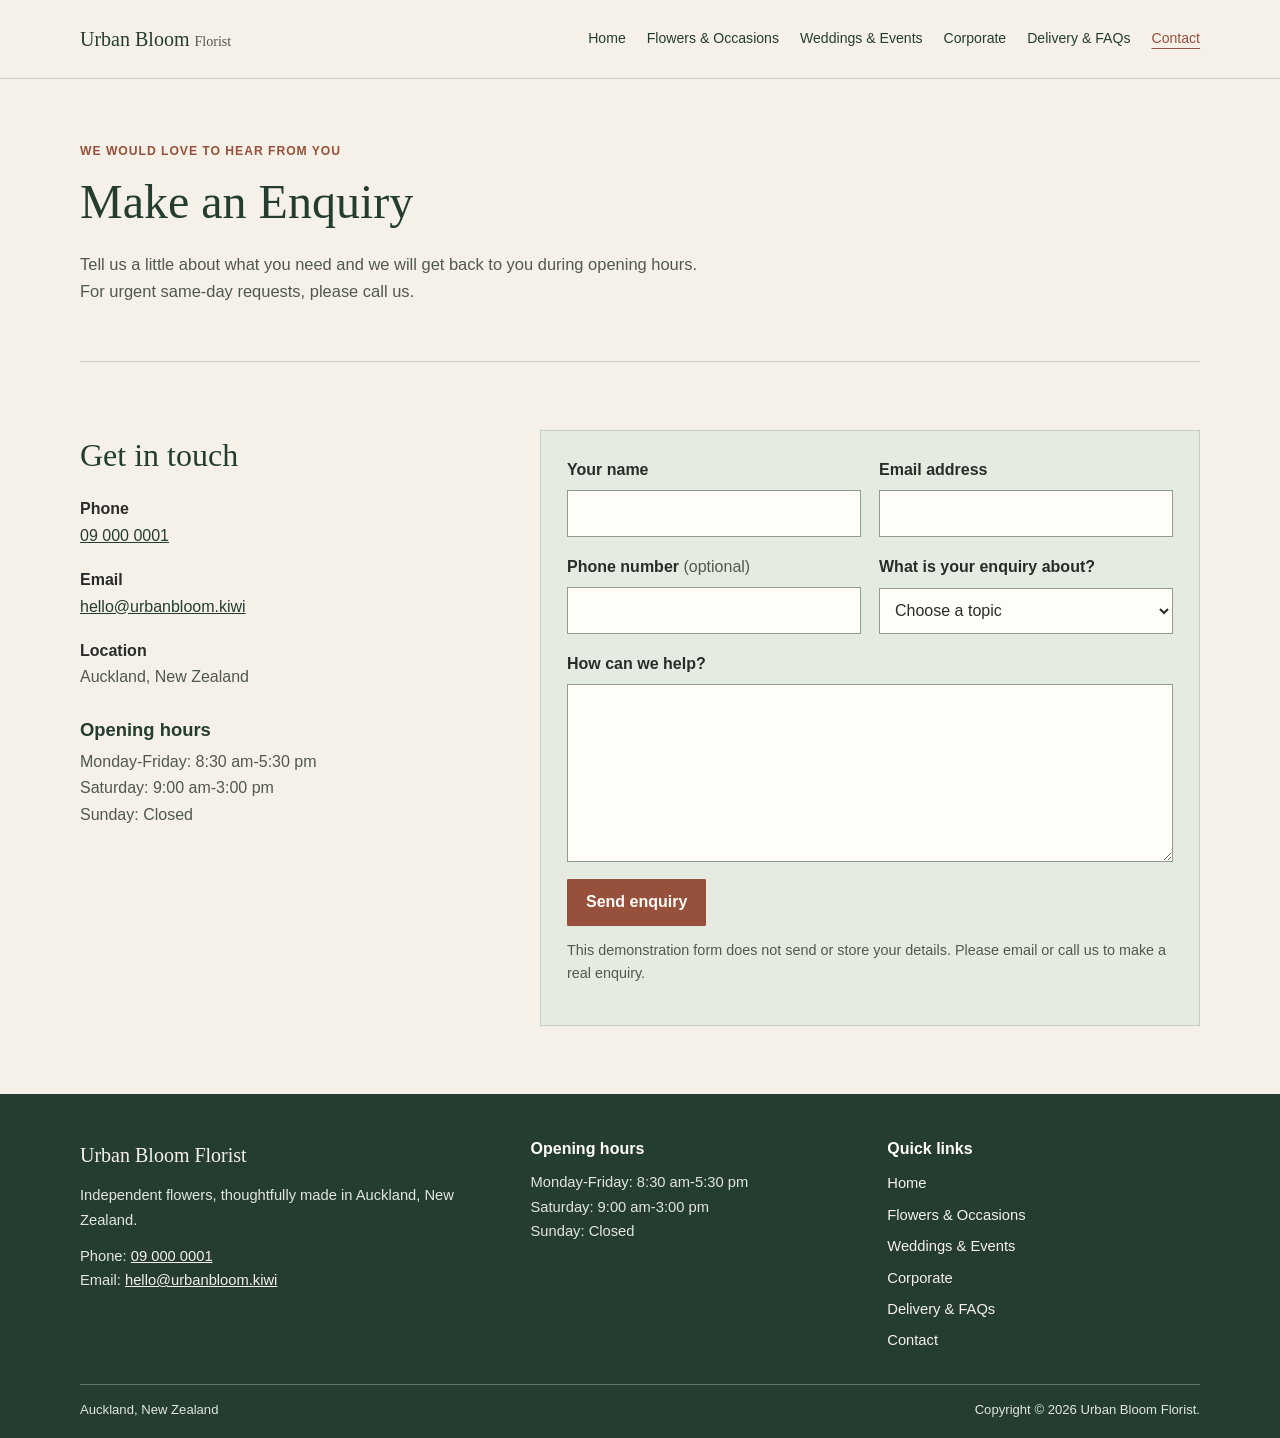
==== contact.html @ 561f688b "commit 1 alpha prototype" ====
<!DOCTYPE html>
<html lang="en-NZ">
<head>
  <meta charset="UTF-8">
  <meta name="viewport" content="width=device-width, initial-scale=1.0">
  <meta name="description" content="Contact Urban Bloom Florist in Auckland about flowers, events, delivery or a business arrangement.">
  <title>Contact | Urban Bloom Florist</title>
  <link rel="stylesheet" href="css/style.css">
  <script src="js/script.js" defer></script>
</head>
<body>
  <a class="skip-link" href="#main-content">Skip to content</a>
  <header class="site-header"><div class="header-inner"><a class="site-logo" href="index.html">Urban Bloom <span>Florist</span></a><button class="menu-toggle" type="button" aria-label="Open navigation menu" aria-expanded="false" aria-controls="site-navigation"><span></span><span></span><span></span></button><nav class="site-nav" id="site-navigation" aria-label="Main navigation"><a href="index.html">Home</a><a href="flowers.html">Flowers &amp; Occasions</a><a href="weddings.html">Weddings &amp; Events</a><a href="corporate.html">Corporate</a><a href="delivery.html">Delivery &amp; FAQs</a><a href="contact.html" aria-current="page">Contact</a></nav></div></header>
  <main id="main-content">
    <section class="page-intro"><p class="eyebrow">We would love to hear from you</p><h1>Make an Enquiry</h1><p>Tell us a little about what you need and we will get back to you during opening hours. For urgent same-day requests, please call us.</p></section>
    <section class="contact-layout content-section">
      <div class="contact-details"><h2>Get in touch</h2><p><strong>Phone</strong><br><a href="tel:+6490000001">09 000 0001</a></p><p><strong>Email</strong><br><a href="mailto:hello@urbanbloom.kiwi">hello@urbanbloom.kiwi</a></p><p><strong>Location</strong><br>Auckland, New Zealand</p><h3>Opening hours</h3><p>Monday-Friday: 8:30 am-5:30 pm<br>Saturday: 9:00 am-3:00 pm<br>Sunday: Closed</p></div>
      <form class="enquiry-form" id="enquiry-form">
        <div class="form-row"><div class="form-field"><label for="name">Your name</label><input id="name" name="name" type="text" autocomplete="name" required></div><div class="form-field"><label for="email">Email address</label><input id="email" name="email" type="email" autocomplete="email" required></div></div>
        <div class="form-row"><div class="form-field"><label for="phone">Phone number <span>(optional)</span></label><input id="phone" name="phone" type="tel" autocomplete="tel"></div><div class="form-field"><label for="enquiry-type">What is your enquiry about?</label><select id="enquiry-type" name="enquiry-type" required><option value="">Choose a topic</option><option>Flowers and occasions</option><option>Wedding or event</option><option>Corporate flowers</option><option>Delivery</option><option>Other</option></select></div></div>
        <div class="form-field"><label for="message">How can we help?</label><textarea id="message" name="message" rows="6" required></textarea></div>
        <button class="button button-primary" type="submit">Send enquiry</button>
        <p class="form-note">This demonstration form does not send or store your details. Please email or call us to make a real enquiry.</p>
        <p class="form-status" id="form-status" role="status" aria-live="polite"></p>
      </form>
    </section>
  </main>
  <footer class="site-footer"><div class="footer-main"><div class="footer-about"><a class="footer-logo" href="index.html">Urban Bloom Florist</a><p>Independent flowers, thoughtfully made in Auckland, New Zealand.</p><p>Phone: <a href="tel:+6490000001">09 000 0001</a><br>Email: <a href="mailto:hello@urbanbloom.kiwi">hello@urbanbloom.kiwi</a></p></div><div><h2>Opening hours</h2><p>Monday-Friday: 8:30 am-5:30 pm<br>Saturday: 9:00 am-3:00 pm<br>Sunday: Closed</p></div><div><h2>Quick links</h2><ul class="footer-links"><li><a href="index.html">Home</a></li><li><a href="flowers.html">Flowers &amp; Occasions</a></li><li><a href="weddings.html">Weddings &amp; Events</a></li><li><a href="corporate.html">Corporate</a></li><li><a href="delivery.html">Delivery &amp; FAQs</a></li><li><a href="contact.html">Contact</a></li></ul></div></div><div class="footer-bottom"><p>Auckland, New Zealand</p><p>Copyright &copy; 2026 Urban Bloom Florist.</p></div></footer>
</body>
</html>
---- css/style.css ----
:root {
  --paper: #f5f1e8;
  --white: #fffdf8;
  --forest: #243d30;
  --sage: #e5ebe1;
  --clay: #96503b;
  --charcoal: #292c29;
  --muted: #505850;
  --line: #c9cec4;
  --content-width: 1120px;
}

* { box-sizing: border-box; }
html { scroll-behavior: smooth; }
body { margin: 0; color: var(--charcoal); background: var(--paper); font-family: Arial, Helvetica, sans-serif; font-size: 16px; line-height: 1.65; }
a { color: var(--forest); }
a:hover { color: var(--clay); }
img { display: block; width: 100%; height: 100%; object-fit: cover; }
h1, h2, h3, p { margin-top: 0; }
h1, h2, h3 { color: var(--forest); line-height: 1.2; }
h1, h2 { font-family: Georgia, "Times New Roman", serif; font-weight: 400; }
h1 { margin-bottom: 20px; font-size: 3.5rem; }
h2 { margin-bottom: 16px; font-size: 2rem; }
h3 { margin-bottom: 8px; font-size: 1.15rem; }
.skip-link { position: absolute; z-index: 10; top: -60px; left: 16px; padding: 10px 14px; color: var(--white); background: var(--forest); }
.skip-link:focus { top: 12px; }

.site-header { position: relative; z-index: 2; border-bottom: 1px solid var(--line); background: var(--paper); }
.header-inner { display: flex; width: min(100% - 48px, var(--content-width)); min-height: 78px; align-items: center; justify-content: space-between; gap: 26px; margin: 0 auto; }
.site-logo, .footer-logo { color: var(--forest); font-family: Georgia, "Times New Roman", serif; font-size: 1.25rem; text-decoration: none; white-space: nowrap; }
.site-logo span { color: var(--muted); font-size: .88rem; }
.site-nav { display: flex; align-items: center; gap: 21px; }
.site-nav a { color: var(--forest); font-size: .88rem; text-decoration: none; }
.site-nav a:hover, .site-nav a[aria-current="page"] { color: var(--clay); text-decoration: underline; text-decoration-thickness: 1px; text-underline-offset: 5px; }
.menu-toggle { display: none; width: 44px; height: 44px; padding: 10px; border: 1px solid var(--line); border-radius: 0; background: transparent; cursor: pointer; }
.menu-toggle span { display: block; height: 2px; margin: 5px 0; background: var(--forest); }

.home-hero { display: grid; width: min(100% - 48px, var(--content-width)); min-height: 500px; grid-template-columns: 1fr 1fr; align-items: center; gap: 56px; margin: 0 auto; padding: 58px 0 68px; border-bottom: 1px solid var(--line); }
.hero-copy { max-width: 520px; padding: 14px 0; }
.hero-copy h1 { max-width: 500px; }
.hero-copy > p:not(.eyebrow), .page-intro > p:not(.eyebrow) { max-width: 620px; color: var(--muted); font-size: 1.03rem; }
.eyebrow { margin-bottom: 12px; color: var(--clay); font-size: .76rem; font-weight: 700; letter-spacing: .08em; text-transform: uppercase; }
.eyebrow span { padding: 0 4px; color: var(--muted); }
.image-frame { overflow: hidden; border: 1px solid var(--line); background: var(--sage); }
.hero-image { height: 390px; }
.button-row { display: flex; flex-wrap: wrap; align-items: center; gap: 20px; margin-top: 26px; }
.button { display: inline-flex; min-height: 45px; align-items: center; justify-content: center; padding: 9px 18px; border: 1px solid var(--forest); border-radius: 1px; font: inherit; font-weight: 700; text-decoration: none; cursor: pointer; }
.button-primary { color: var(--white); border-color: var(--clay); background: var(--clay); }
.button-primary:hover { color: var(--white); border-color: #713a2c; background: #713a2c; }
.button-secondary { color: var(--forest); background: transparent; }
.button-secondary:hover { background: var(--sage); }
.button-light { color: var(--forest); border-color: var(--paper); background: var(--paper); }
.button-light:hover { color: var(--forest); background: var(--sage); }
.hero-text-link { font-weight: 700; text-underline-offset: 4px; }
.hero-text-link span, .text-link span { padding-left: 4px; }

.content-section { width: min(100% - 48px, var(--content-width)); margin: 0 auto; padding: 68px 0; }
.section-heading { max-width: 650px; margin: 0 0 30px; text-align: left; }
.section-heading > p:last-child { margin-bottom: 0; color: var(--muted); }
.product-grid { display: grid; grid-template-columns: repeat(3, minmax(0, 1fr)); gap: 26px; }
.product-item { min-width: 0; }
.product-image { height: 260px; }
.product-copy { padding: 16px 2px 0; }
.product-category { margin-bottom: 7px; color: var(--clay); font-size: .72rem; font-weight: 700; letter-spacing: .08em; text-transform: uppercase; }
.product-copy p:not(.product-category) { margin-bottom: 12px; color: var(--muted); }
.product-title { display: flex; align-items: baseline; justify-content: space-between; gap: 12px; margin-bottom: 8px; }
.product-title h3 { margin: 0; }
.product-title span { flex-shrink: 0; color: var(--forest); font-size: .95rem; font-weight: 700; }
.text-link { font-weight: 700; text-decoration-thickness: 1px; text-underline-offset: 4px; }
.small-note { margin: 22px 0 0; color: var(--muted); font-size: .88rem; }

.split-section { display: grid; grid-template-columns: 1fr 1fr; align-items: center; gap: 54px; }
.home-services { padding: 62px max(24px, calc((100vw - var(--content-width)) / 2)); background: var(--sage); }
.split-image { height: 350px; }
.split-copy { max-width: 500px; }
.split-copy p:not(.eyebrow) { color: var(--muted); }
.service-links { margin-top: 20px; border-top: 1px solid #bdc8bb; }
.service-links a { display: grid; grid-template-columns: 145px 1fr; gap: 18px; padding: 12px 0; border-bottom: 1px solid #bdc8bb; text-decoration: none; }
.service-index { color: var(--clay); font-size: .74rem; font-weight: 700; letter-spacing: .05em; text-transform: uppercase; }
.service-link-title { color: var(--forest); font-weight: 700; }
.service-links a:hover .service-link-title { text-decoration: underline; text-underline-offset: 4px; }
.contact-band { display: flex; align-items: center; justify-content: space-between; gap: 24px; padding: 38px max(24px, calc((100vw - var(--content-width)) / 2)); color: var(--white); background: var(--forest); }
.contact-band h2 { margin: 0; color: var(--white); }
.contact-band .eyebrow { color: #e5c3b4; }

.page-intro { width: min(100% - 48px, var(--content-width)); margin: 0 auto; padding: 62px 0 42px; border-bottom: 1px solid var(--line); text-align: left; }
.page-intro h1 { font-size: 3rem; }
.page-intro > p:not(.eyebrow) { margin-bottom: 14px; }
.page-intro .button { margin-top: 8px; }
.occasion-section { padding: 58px max(24px, calc((100vw - var(--content-width)) / 2)); border-top: 1px solid var(--line); background: var(--white); }
.occasion-section > .section-heading { margin-bottom: 26px; }
.occasion-grid { display: grid; grid-template-columns: repeat(3, minmax(0, 1fr)); gap: 30px; margin-bottom: 28px; }
.occasion-grid article { padding: 19px 0 4px; border-top: 1px solid var(--line); }
.occasion-grid .eyebrow { margin-bottom: 10px; }
.occasion-grid p:not(.eyebrow) { margin-bottom: 0; color: var(--muted); }
.price-note { margin-top: 12px !important; color: var(--forest) !important; font-weight: 700; }
.detail-split { width: min(100% - 48px, var(--content-width)); margin: 0 auto; padding: 66px 0; }
.detail-split .split-image { height: 360px; }
.service-list { border-top: 1px solid var(--line); }
.service-row { display: grid; grid-template-columns: 145px 1fr minmax(170px, 230px); align-items: start; gap: 22px; padding: 22px 0; border-bottom: 1px solid var(--line); }
.service-number { margin: 0; color: var(--clay); font-size: .75rem; font-weight: 700; letter-spacing: .05em; text-transform: uppercase; }
.service-row h3 { margin-bottom: 7px; }
.service-row p { margin-bottom: 0; color: var(--muted); }
.service-row .service-price { color: var(--forest); font-weight: 700; }
.delivery-details { padding-bottom: 34px; }
.delivery-summary article { display: grid; grid-template-columns: 145px 1fr; gap: 22px; padding: 22px 0; border-bottom: 1px solid var(--line); }
.delivery-summary article:first-child { border-top: 1px solid var(--line); }
.delivery-summary h2 { margin-bottom: 7px; font-size: 1.35rem; }
.delivery-summary article div p { margin-bottom: 0; color: var(--muted); }
.faq-section { padding-top: 30px; }
.faq-list { max-width: 850px; margin: 0 0 28px; border-top: 1px solid var(--line); }
.faq-list details { padding: 17px 4px; border-bottom: 1px solid var(--line); }
.faq-list summary { color: var(--forest); font-weight: 700; cursor: pointer; }
.faq-list details p { margin: 12px 0 0; color: var(--muted); }
.faq-section > .button { width: fit-content; }

.contact-layout { display: grid; grid-template-columns: .75fr 1.25fr; gap: 64px; align-items: start; }
.contact-details { padding: 6px 0; }
.contact-details h2 { margin-bottom: 22px; }
.contact-details h3 { margin-top: 28px; }
.contact-details p { margin-bottom: 18px; color: var(--muted); }
.contact-details strong { color: var(--charcoal); }
.enquiry-form { padding: 26px; border: 1px solid var(--line); background: var(--sage); }
.form-row { display: grid; grid-template-columns: 1fr 1fr; gap: 18px; }
.form-field { display: grid; gap: 7px; margin-bottom: 17px; }
.form-field label { color: var(--charcoal); font-weight: 700; }
.form-field label span { color: var(--muted); font-weight: 400; }
.form-field input, .form-field select, .form-field textarea { width: 100%; min-height: 44px; padding: 9px 11px; border: 1px solid #929c91; border-radius: 0; color: var(--charcoal); background: var(--white); font: inherit; }
.form-field textarea { min-height: 140px; resize: vertical; }
.form-field input:focus, .form-field select:focus, .form-field textarea:focus, .button:focus-visible, a:focus-visible, summary:focus-visible { outline: 2px solid var(--clay); outline-offset: 2px; }
.form-note, .form-status { margin: 13px 0 0; color: var(--muted); font-size: .9rem; }
.form-status { color: var(--forest); font-weight: 700; }

.site-footer { padding: 45px max(24px, calc((100vw - var(--content-width)) / 2)) 18px; color: var(--paper); background: var(--forest); }
.footer-main { display: grid; grid-template-columns: 1.3fr 1fr 1fr; gap: 44px; padding-bottom: 30px; }
.site-footer h2 { margin-bottom: 12px; color: var(--white); font-family: Arial, Helvetica, sans-serif; font-size: 1rem; font-weight: 700; }
.site-footer p { margin-bottom: 12px; color: #e1e7df; font-size: .92rem; }
.site-footer a { color: var(--paper); }
.footer-logo { display: inline-block; margin-bottom: 11px; color: var(--white); }
.footer-links { display: grid; gap: 5px; margin: 0; padding: 0; list-style: none; }
.footer-links a { font-size: .92rem; text-decoration: none; }
.footer-links a:hover { text-decoration: underline; text-underline-offset: 3px; }
.footer-bottom { display: flex; justify-content: space-between; gap: 20px; padding-top: 14px; border-top: 1px solid #647669; }
.footer-bottom p { margin: 0; color: #e1e7df; font-size: .82rem; }

@media (max-width: 900px) {
  .header-inner { width: min(100% - 36px, var(--content-width)); }
  .menu-toggle { display: block; flex: 0 0 44px; }
  .site-nav { position: absolute; top: 100%; right: 0; left: 0; display: none; align-items: stretch; gap: 0; padding: 8px 18px 15px; border-bottom: 1px solid var(--line); background: var(--paper); }
  .site-nav.is-open { display: flex; flex-direction: column; }
  .site-nav a { padding: 10px 8px; border-top: 1px solid var(--line); }
  .home-hero { min-height: 0; gap: 32px; padding-top: 48px; padding-bottom: 54px; }
  .hero-image { height: 330px; }
  .product-grid { grid-template-columns: repeat(2, minmax(0, 1fr)); }
  .product-image { height: 230px; }
  .contact-layout { gap: 36px; }
}
@media (max-width: 650px) {
  body { font-size: 15px; }
  .header-inner { min-height: 70px; }
  .home-hero, .split-section { grid-template-columns: 1fr; }
  .home-hero { gap: 26px; padding-top: 42px; padding-bottom: 44px; }
  .hero-copy { padding: 0; }
  h1 { font-size: 2.45rem; }
  h2 { font-size: 1.75rem; }
  .hero-image { height: 270px; }
  .content-section, .detail-split { width: min(100% - 40px, var(--content-width)); padding-top: 48px; padding-bottom: 48px; }
  .product-grid, .occasion-grid { grid-template-columns: 1fr; gap: 28px; }
  .product-image { height: 270px; }
  .home-services { gap: 26px; padding: 46px 20px; }
  .split-image, .detail-split .split-image { height: 270px; }
  .service-links a { grid-template-columns: 1fr; gap: 2px; }
  .contact-band { align-items: flex-start; flex-direction: column; padding: 32px 20px; }
  .page-intro { width: min(100% - 40px, var(--content-width)); padding: 48px 0 34px; }
  .page-intro h1 { font-size: 2.35rem; }
  .occasion-section { padding: 46px 20px; }
  .service-row, .delivery-summary article { grid-template-columns: 1fr; gap: 9px; }
  .delivery-summary article { padding: 18px 0; }
  .contact-layout { grid-template-columns: 1fr; gap: 20px; }
  .enquiry-form { padding: 21px 17px; }
  .form-row { grid-template-columns: 1fr; gap: 0; }
  .footer-main { grid-template-columns: 1fr 1fr; gap: 25px 20px; }
  .footer-about { grid-column: 1 / -1; }
  .footer-bottom { flex-direction: column; gap: 4px; }
}
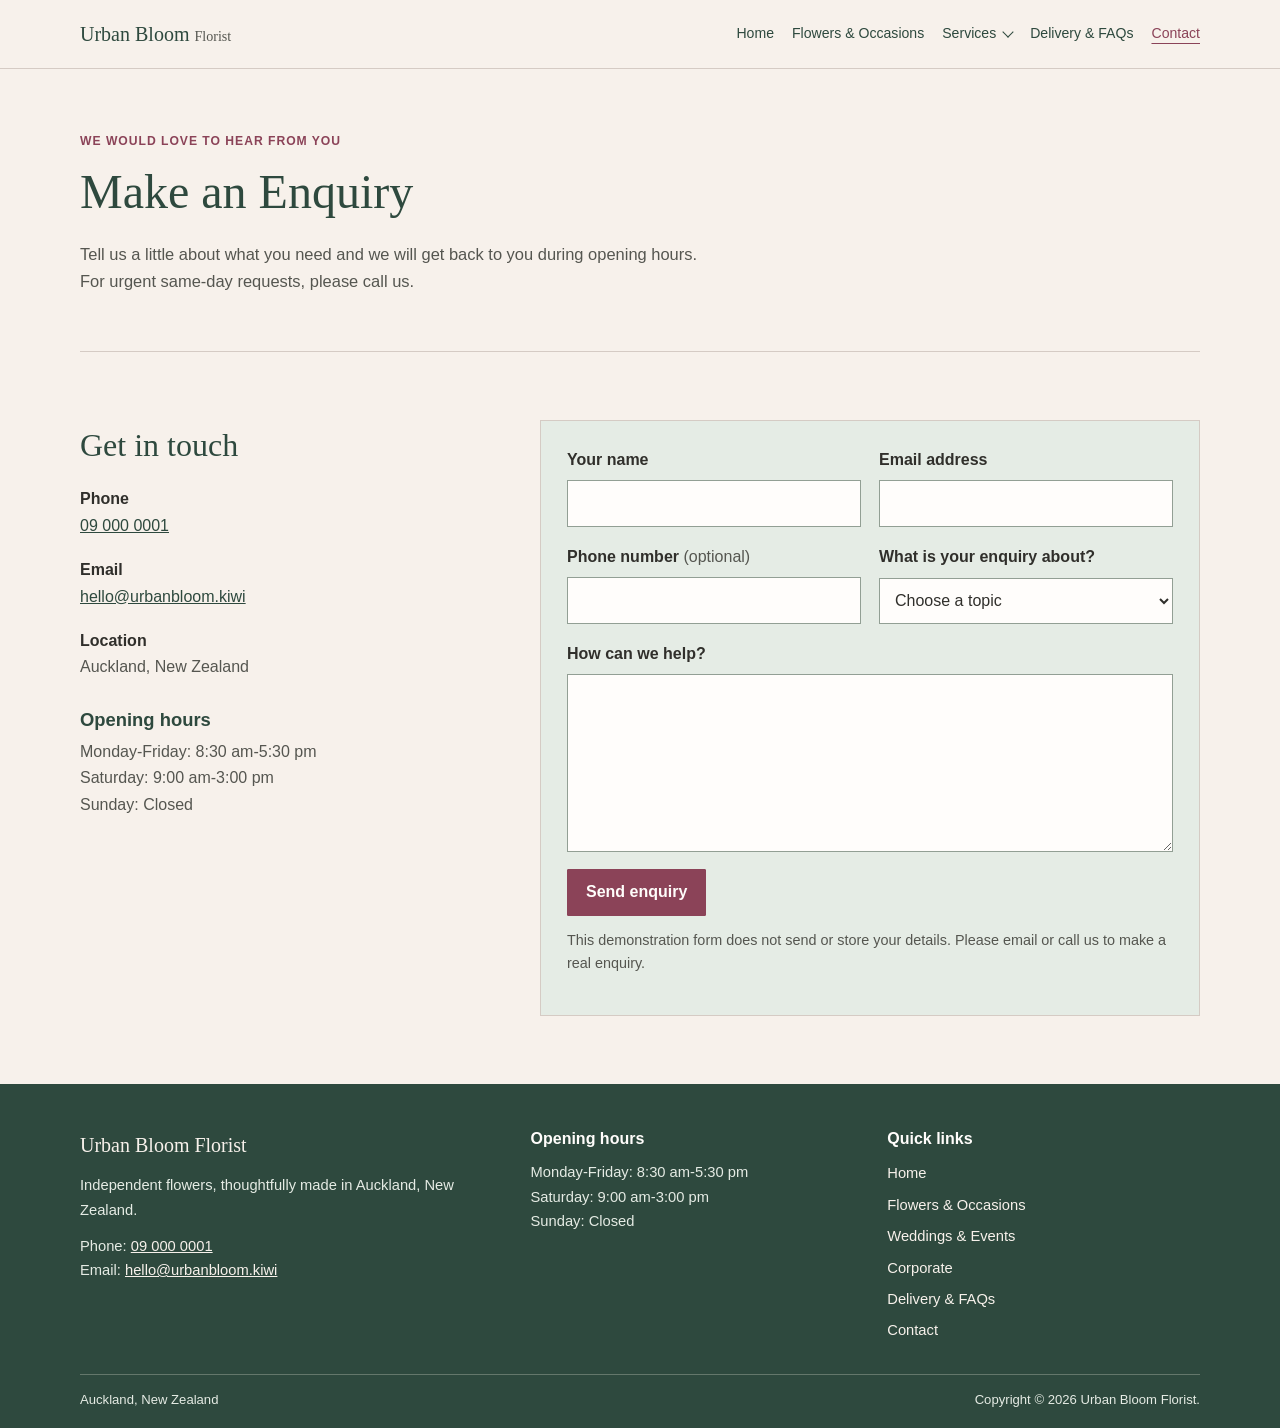
==== commit 7d55ad5f: "commit 4, some changes on webdesign layout" ====
--- a/contact.html
+++ b/contact.html
@@ -10,7 +10,7 @@
 </head>
 <body>
   <a class="skip-link" href="#main-content">Skip to content</a>
-  <header class="site-header"><div class="header-inner"><a class="site-logo" href="index.html">Urban Bloom <span>Florist</span></a><button class="menu-toggle" type="button" aria-label="Open navigation menu" aria-expanded="false" aria-controls="site-navigation"><span></span><span></span><span></span></button><nav class="site-nav" id="site-navigation" aria-label="Main navigation"><a href="index.html">Home</a><a href="flowers.html">Flowers &amp; Occasions</a><a href="weddings.html">Weddings &amp; Events</a><a href="corporate.html">Corporate</a><a href="delivery.html">Delivery &amp; FAQs</a><a href="contact.html" aria-current="page">Contact</a></nav></div></header>
+  <header class="site-header"><div class="header-inner"><a class="site-logo" href="index.html">Urban Bloom <span>Florist</span></a><button class="menu-toggle" type="button" aria-label="Open navigation menu" aria-expanded="false" aria-controls="site-navigation"><span></span><span></span><span></span></button><nav class="site-nav" id="site-navigation" aria-label="Main navigation"><a href="index.html">Home</a><a href="flowers.html">Flowers &amp; Occasions</a><div class="nav-dropdown"><button class="nav-dropdown-toggle" type="button" aria-expanded="false" aria-controls="services-menu">Services</button><div class="nav-dropdown-menu" id="services-menu"><a href="weddings.html">Weddings &amp; Events</a><a href="corporate.html">Corporate</a></div></div><a href="delivery.html">Delivery &amp; FAQs</a><a href="contact.html" aria-current="page">Contact</a></nav></div></header>
   <main id="main-content">
     <section class="page-intro"><p class="eyebrow">We would love to hear from you</p><h1>Make an Enquiry</h1><p>Tell us a little about what you need and we will get back to you during opening hours. For urgent same-day requests, please call us.</p></section>
     <section class="contact-layout content-section">
--- a/css/style.css
+++ b/css/style.css
@@ -1,12 +1,18 @@
 :root {
-  --paper: #f5f1e8;
-  --white: #fffdf8;
-  --forest: #243d30;
-  --sage: #e5ebe1;
-  --clay: #96503b;
-  --charcoal: #292c29;
-  --muted: #505850;
-  --line: #c9cec4;
+  --paper: #f7f1eb;
+  --white: #fffdfb;
+  --forest: #2e493e;
+  --sage: #e5ece5;
+  --clay: #8b4358;
+  --charcoal: #302f2b;
+  --muted: #555650;
+  --line: #d5cbc4;
+  --accent-hover: #703448;
+  --sage-line: #c5d1c6;
+  --accent-soft: #e8c9d0;
+  --input-border: #929f94;
+  --footer-text: #e5ebe4;
+  --footer-line: #64776b;
   --content-width: 1120px;
 }
 
@@ -25,13 +31,22 @@
 .skip-link { position: absolute; z-index: 10; top: -60px; left: 16px; padding: 10px 14px; color: var(--white); background: var(--forest); }
 .skip-link:focus { top: 12px; }
 
-.site-header { position: relative; z-index: 2; border-bottom: 1px solid var(--line); background: var(--paper); }
-.header-inner { display: flex; width: min(100% - 48px, var(--content-width)); min-height: 78px; align-items: center; justify-content: space-between; gap: 26px; margin: 0 auto; }
+.site-header { position: sticky; z-index: 20; top: 0; border-bottom: 1px solid var(--line); background: var(--paper); }
+.header-inner { display: flex; width: min(100% - 48px, var(--content-width)); min-height: 68px; align-items: center; justify-content: space-between; gap: 26px; margin: 0 auto; }
 .site-logo, .footer-logo { color: var(--forest); font-family: Georgia, "Times New Roman", serif; font-size: 1.25rem; text-decoration: none; white-space: nowrap; }
 .site-logo span { color: var(--muted); font-size: .88rem; }
-.site-nav { display: flex; align-items: center; gap: 21px; }
-.site-nav a { color: var(--forest); font-size: .88rem; text-decoration: none; }
-.site-nav a:hover, .site-nav a[aria-current="page"] { color: var(--clay); text-decoration: underline; text-decoration-thickness: 1px; text-underline-offset: 5px; }
+.site-nav { display: flex; align-items: center; gap: 18px; }
+.site-nav > a, .nav-dropdown-toggle { color: var(--forest); font: inherit; font-size: .88rem; text-decoration: none; }
+.site-nav > a:hover, .site-nav > a[aria-current="page"], .nav-dropdown-toggle:hover, .nav-dropdown-menu a:hover, .nav-dropdown-menu a[aria-current="page"] { color: var(--clay); }
+.site-nav > a[aria-current="page"], .nav-dropdown-menu a[aria-current="page"] { text-decoration: underline; text-decoration-thickness: 1px; text-underline-offset: 5px; }
+.nav-dropdown { position: relative; }
+.nav-dropdown-toggle { display: inline-flex; align-items: center; gap: 8px; padding: 8px 0; border: 0; background: transparent; cursor: pointer; }
+.nav-dropdown-toggle::after { width: 7px; height: 7px; border-right: 1.5px solid currentColor; border-bottom: 1.5px solid currentColor; content: ""; transform: translateY(-2px) rotate(45deg); transition: transform .15s ease; }
+.nav-dropdown-toggle[aria-expanded="true"]::after { transform: translateY(2px) rotate(225deg); }
+.nav-dropdown-menu { position: absolute; top: 100%; left: -12px; display: none; min-width: 210px; padding: 8px; border: 1px solid var(--line); background: var(--white); box-shadow: 0 10px 24px rgb(48 47 43 / 12%); }
+.nav-dropdown.is-open .nav-dropdown-menu, .nav-dropdown:focus-within .nav-dropdown-menu, .nav-dropdown:hover .nav-dropdown-menu { display: grid; }
+.nav-dropdown-menu a { padding: 9px 10px; color: var(--forest); font-size: .88rem; text-decoration: none; }
+.nav-dropdown-menu a:hover, .nav-dropdown-menu a:focus-visible { background: var(--sage); }
 .menu-toggle { display: none; width: 44px; height: 44px; padding: 10px; border: 1px solid var(--line); border-radius: 0; background: transparent; cursor: pointer; }
 .menu-toggle span { display: block; height: 2px; margin: 5px 0; background: var(--forest); }
 
@@ -46,7 +61,7 @@
 .button-row { display: flex; flex-wrap: wrap; align-items: center; gap: 20px; margin-top: 26px; }
 .button { display: inline-flex; min-height: 45px; align-items: center; justify-content: center; padding: 9px 18px; border: 1px solid var(--forest); border-radius: 1px; font: inherit; font-weight: 700; text-decoration: none; cursor: pointer; }
 .button-primary { color: var(--white); border-color: var(--clay); background: var(--clay); }
-.button-primary:hover { color: var(--white); border-color: #713a2c; background: #713a2c; }
+.button-primary:hover { color: var(--white); border-color: var(--accent-hover); background: var(--accent-hover); }
 .button-secondary { color: var(--forest); background: transparent; }
 .button-secondary:hover { background: var(--sage); }
 .button-light { color: var(--forest); border-color: var(--paper); background: var(--paper); }
@@ -74,14 +89,14 @@
 .split-image { height: 350px; }
 .split-copy { max-width: 500px; }
 .split-copy p:not(.eyebrow) { color: var(--muted); }
-.service-links { margin-top: 20px; border-top: 1px solid #bdc8bb; }
-.service-links a { display: grid; grid-template-columns: 145px 1fr; gap: 18px; padding: 12px 0; border-bottom: 1px solid #bdc8bb; text-decoration: none; }
+.service-links { margin-top: 20px; border-top: 1px solid var(--sage-line); }
+.service-links a { display: grid; grid-template-columns: 145px 1fr; gap: 18px; padding: 12px 0; border-bottom: 1px solid var(--sage-line); text-decoration: none; }
 .service-index { color: var(--clay); font-size: .74rem; font-weight: 700; letter-spacing: .05em; text-transform: uppercase; }
 .service-link-title { color: var(--forest); font-weight: 700; }
 .service-links a:hover .service-link-title { text-decoration: underline; text-underline-offset: 4px; }
 .contact-band { display: flex; align-items: center; justify-content: space-between; gap: 24px; padding: 38px max(24px, calc((100vw - var(--content-width)) / 2)); color: var(--white); background: var(--forest); }
 .contact-band h2 { margin: 0; color: var(--white); }
-.contact-band .eyebrow { color: #e5c3b4; }
+.contact-band .eyebrow { color: var(--accent-soft); }
 
 .page-intro { width: min(100% - 48px, var(--content-width)); margin: 0 auto; padding: 62px 0 42px; border-bottom: 1px solid var(--line); text-align: left; }
 .page-intro h1 { font-size: 3rem; }
@@ -125,7 +140,7 @@
 .form-field { display: grid; gap: 7px; margin-bottom: 17px; }
 .form-field label { color: var(--charcoal); font-weight: 700; }
 .form-field label span { color: var(--muted); font-weight: 400; }
-.form-field input, .form-field select, .form-field textarea { width: 100%; min-height: 44px; padding: 9px 11px; border: 1px solid #929c91; border-radius: 0; color: var(--charcoal); background: var(--white); font: inherit; }
+.form-field input, .form-field select, .form-field textarea { width: 100%; min-height: 44px; padding: 9px 11px; border: 1px solid var(--input-border); border-radius: 0; color: var(--charcoal); background: var(--white); font: inherit; }
 .form-field textarea { min-height: 140px; resize: vertical; }
 .form-field input:focus, .form-field select:focus, .form-field textarea:focus, .button:focus-visible, a:focus-visible, summary:focus-visible { outline: 2px solid var(--clay); outline-offset: 2px; }
 .form-note, .form-status { margin: 13px 0 0; color: var(--muted); font-size: .9rem; }
@@ -134,21 +149,27 @@
 .site-footer { padding: 45px max(24px, calc((100vw - var(--content-width)) / 2)) 18px; color: var(--paper); background: var(--forest); }
 .footer-main { display: grid; grid-template-columns: 1.3fr 1fr 1fr; gap: 44px; padding-bottom: 30px; }
 .site-footer h2 { margin-bottom: 12px; color: var(--white); font-family: Arial, Helvetica, sans-serif; font-size: 1rem; font-weight: 700; }
-.site-footer p { margin-bottom: 12px; color: #e1e7df; font-size: .92rem; }
+.site-footer p { margin-bottom: 12px; color: var(--footer-text); font-size: .92rem; }
 .site-footer a { color: var(--paper); }
 .footer-logo { display: inline-block; margin-bottom: 11px; color: var(--white); }
 .footer-links { display: grid; gap: 5px; margin: 0; padding: 0; list-style: none; }
 .footer-links a { font-size: .92rem; text-decoration: none; }
 .footer-links a:hover { text-decoration: underline; text-underline-offset: 3px; }
-.footer-bottom { display: flex; justify-content: space-between; gap: 20px; padding-top: 14px; border-top: 1px solid #647669; }
-.footer-bottom p { margin: 0; color: #e1e7df; font-size: .82rem; }
+.footer-bottom { display: flex; justify-content: space-between; gap: 20px; padding-top: 14px; border-top: 1px solid var(--footer-line); }
+.footer-bottom p { margin: 0; color: var(--footer-text); font-size: .82rem; }
 
 @media (max-width: 900px) {
   .header-inner { width: min(100% - 36px, var(--content-width)); }
   .menu-toggle { display: block; flex: 0 0 44px; }
   .site-nav { position: absolute; top: 100%; right: 0; left: 0; display: none; align-items: stretch; gap: 0; padding: 8px 18px 15px; border-bottom: 1px solid var(--line); background: var(--paper); }
   .site-nav.is-open { display: flex; flex-direction: column; }
-  .site-nav a { padding: 10px 8px; border-top: 1px solid var(--line); }
+  .site-nav > a, .nav-dropdown-toggle { width: 100%; padding: 10px 8px; border-top: 1px solid var(--line); text-align: left; }
+  .nav-dropdown-toggle { justify-content: space-between; }
+  .nav-dropdown-menu { position: static; min-width: 0; margin: 0 0 5px 8px; padding: 2px 8px 5px; border: 0; border-left: 2px solid var(--sage-line); background: transparent; box-shadow: none; }
+  .nav-dropdown-menu a { padding: 8px 10px; }
+  .nav-dropdown:hover .nav-dropdown-menu { display: none; }
+  .nav-dropdown:not(.is-open):focus-within .nav-dropdown-menu { display: none; }
+  .nav-dropdown.is-open .nav-dropdown-menu, .nav-dropdown:focus-within .nav-dropdown-menu { display: grid; }
   .home-hero { min-height: 0; gap: 32px; padding-top: 48px; padding-bottom: 54px; }
   .hero-image { height: 330px; }
   .product-grid { grid-template-columns: repeat(2, minmax(0, 1fr)); }
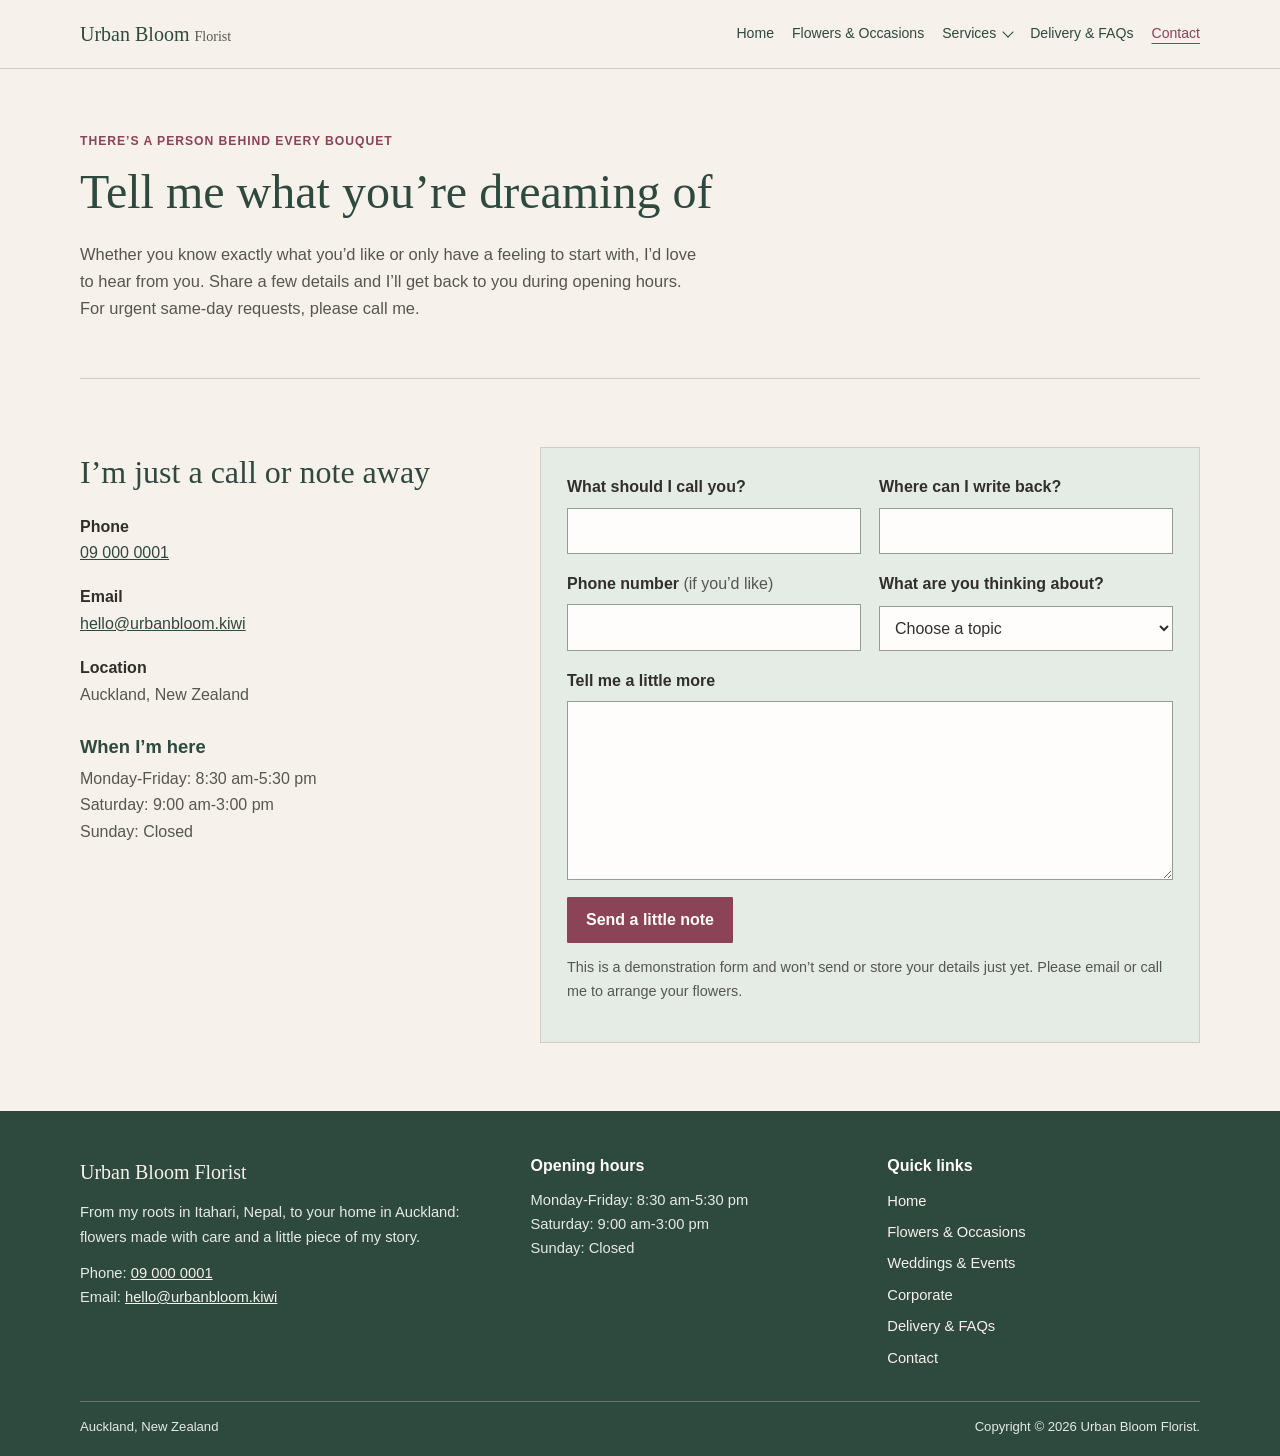
==== commit 718530a4: "Commit 6 - some changes about my Florist business" ====
--- a/contact.html
+++ b/contact.html
@@ -3,7 +3,7 @@
 <head>
   <meta charset="UTF-8">
   <meta name="viewport" content="width=device-width, initial-scale=1.0">
-  <meta name="description" content="Contact Urban Bloom Florist in Auckland about flowers, events, delivery or a business arrangement.">
+  <meta name="description" content="Share your flower ideas with Rewaj at Urban Bloom Florist in Auckland. Every enquiry is welcome.">
   <title>Contact | Urban Bloom Florist</title>
   <link rel="stylesheet" href="css/style.css">
   <script src="js/script.js" defer></script>
@@ -12,19 +12,19 @@
   <a class="skip-link" href="#main-content">Skip to content</a>
   <header class="site-header"><div class="header-inner"><a class="site-logo" href="index.html">Urban Bloom <span>Florist</span></a><button class="menu-toggle" type="button" aria-label="Open navigation menu" aria-expanded="false" aria-controls="site-navigation"><span></span><span></span><span></span></button><nav class="site-nav" id="site-navigation" aria-label="Main navigation"><a href="index.html">Home</a><a href="flowers.html">Flowers &amp; Occasions</a><div class="nav-dropdown"><button class="nav-dropdown-toggle" type="button" aria-expanded="false" aria-controls="services-menu">Services</button><div class="nav-dropdown-menu" id="services-menu"><a href="weddings.html">Weddings &amp; Events</a><a href="corporate.html">Corporate</a></div></div><a href="delivery.html">Delivery &amp; FAQs</a><a href="contact.html" aria-current="page">Contact</a></nav></div></header>
   <main id="main-content">
-    <section class="page-intro"><p class="eyebrow">We would love to hear from you</p><h1>Make an Enquiry</h1><p>Tell us a little about what you need and we will get back to you during opening hours. For urgent same-day requests, please call us.</p></section>
+    <section class="page-intro"><p class="eyebrow">There’s a person behind every bouquet</p><h1>Tell me what you’re dreaming of</h1><p>Whether you know exactly what you’d like or only have a feeling to start with, I’d love to hear from you. Share a few details and I’ll get back to you during opening hours. For urgent same-day requests, please call me.</p></section>
     <section class="contact-layout content-section">
-      <div class="contact-details"><h2>Get in touch</h2><p><strong>Phone</strong><br><a href="tel:+6490000001">09 000 0001</a></p><p><strong>Email</strong><br><a href="mailto:hello@urbanbloom.kiwi">hello@urbanbloom.kiwi</a></p><p><strong>Location</strong><br>Auckland, New Zealand</p><h3>Opening hours</h3><p>Monday-Friday: 8:30 am-5:30 pm<br>Saturday: 9:00 am-3:00 pm<br>Sunday: Closed</p></div>
+      <div class="contact-details"><h2>I’m just a call or note away</h2><p><strong>Phone</strong><br><a href="tel:+6490000001">09 000 0001</a></p><p><strong>Email</strong><br><a href="mailto:hello@urbanbloom.kiwi">hello@urbanbloom.kiwi</a></p><p><strong>Location</strong><br>Auckland, New Zealand</p><h3>When I’m here</h3><p>Monday-Friday: 8:30 am-5:30 pm<br>Saturday: 9:00 am-3:00 pm<br>Sunday: Closed</p></div>
       <form class="enquiry-form" id="enquiry-form">
-        <div class="form-row"><div class="form-field"><label for="name">Your name</label><input id="name" name="name" type="text" autocomplete="name" required></div><div class="form-field"><label for="email">Email address</label><input id="email" name="email" type="email" autocomplete="email" required></div></div>
-        <div class="form-row"><div class="form-field"><label for="phone">Phone number <span>(optional)</span></label><input id="phone" name="phone" type="tel" autocomplete="tel"></div><div class="form-field"><label for="enquiry-type">What is your enquiry about?</label><select id="enquiry-type" name="enquiry-type" required><option value="">Choose a topic</option><option>Flowers and occasions</option><option>Wedding or event</option><option>Corporate flowers</option><option>Delivery</option><option>Other</option></select></div></div>
-        <div class="form-field"><label for="message">How can we help?</label><textarea id="message" name="message" rows="6" required></textarea></div>
-        <button class="button button-primary" type="submit">Send enquiry</button>
-        <p class="form-note">This demonstration form does not send or store your details. Please email or call us to make a real enquiry.</p>
+        <div class="form-row"><div class="form-field"><label for="name">What should I call you?</label><input id="name" name="name" type="text" autocomplete="name" required></div><div class="form-field"><label for="email">Where can I write back?</label><input id="email" name="email" type="email" autocomplete="email" required></div></div>
+        <div class="form-row"><div class="form-field"><label for="phone">Phone number <span>(if you’d like)</span></label><input id="phone" name="phone" type="tel" autocomplete="tel"></div><div class="form-field"><label for="enquiry-type">What are you thinking about?</label><select id="enquiry-type" name="enquiry-type" required><option value="">Choose a topic</option><option>Flowers and occasions</option><option>Wedding or event</option><option>Corporate flowers</option><option>Delivery</option><option>Something else</option></select></div></div>
+        <div class="form-field"><label for="message">Tell me a little more</label><textarea id="message" name="message" rows="6" required></textarea></div>
+        <button class="button button-primary" type="submit">Send a little note</button>
+        <p class="form-note">This is a demonstration form and won’t send or store your details just yet. Please email or call me to arrange your flowers.</p>
         <p class="form-status" id="form-status" role="status" aria-live="polite"></p>
       </form>
     </section>
   </main>
-  <footer class="site-footer"><div class="footer-main"><div class="footer-about"><a class="footer-logo" href="index.html">Urban Bloom Florist</a><p>Independent flowers, thoughtfully made in Auckland, New Zealand.</p><p>Phone: <a href="tel:+6490000001">09 000 0001</a><br>Email: <a href="mailto:hello@urbanbloom.kiwi">hello@urbanbloom.kiwi</a></p></div><div><h2>Opening hours</h2><p>Monday-Friday: 8:30 am-5:30 pm<br>Saturday: 9:00 am-3:00 pm<br>Sunday: Closed</p></div><div><h2>Quick links</h2><ul class="footer-links"><li><a href="index.html">Home</a></li><li><a href="flowers.html">Flowers &amp; Occasions</a></li><li><a href="weddings.html">Weddings &amp; Events</a></li><li><a href="corporate.html">Corporate</a></li><li><a href="delivery.html">Delivery &amp; FAQs</a></li><li><a href="contact.html">Contact</a></li></ul></div></div><div class="footer-bottom"><p>Auckland, New Zealand</p><p>Copyright &copy; 2026 Urban Bloom Florist.</p></div></footer>
+  <footer class="site-footer"><div class="footer-main"><div class="footer-about"><a class="footer-logo" href="index.html">Urban Bloom Florist</a><p>From my roots in Itahari, Nepal, to your home in Auckland: flowers made with care and a little piece of my story.</p><p>Phone: <a href="tel:+6490000001">09 000 0001</a><br>Email: <a href="mailto:hello@urbanbloom.kiwi">hello@urbanbloom.kiwi</a></p></div><div><h2>Opening hours</h2><p>Monday-Friday: 8:30 am-5:30 pm<br>Saturday: 9:00 am-3:00 pm<br>Sunday: Closed</p></div><div><h2>Quick links</h2><ul class="footer-links"><li><a href="index.html">Home</a></li><li><a href="flowers.html">Flowers &amp; Occasions</a></li><li><a href="weddings.html">Weddings &amp; Events</a></li><li><a href="corporate.html">Corporate</a></li><li><a href="delivery.html">Delivery &amp; FAQs</a></li><li><a href="contact.html">Contact</a></li></ul></div></div><div class="footer-bottom"><p>Auckland, New Zealand</p><p>Copyright &copy; 2026 Urban Bloom Florist.</p></div></footer>
 </body>
 </html>
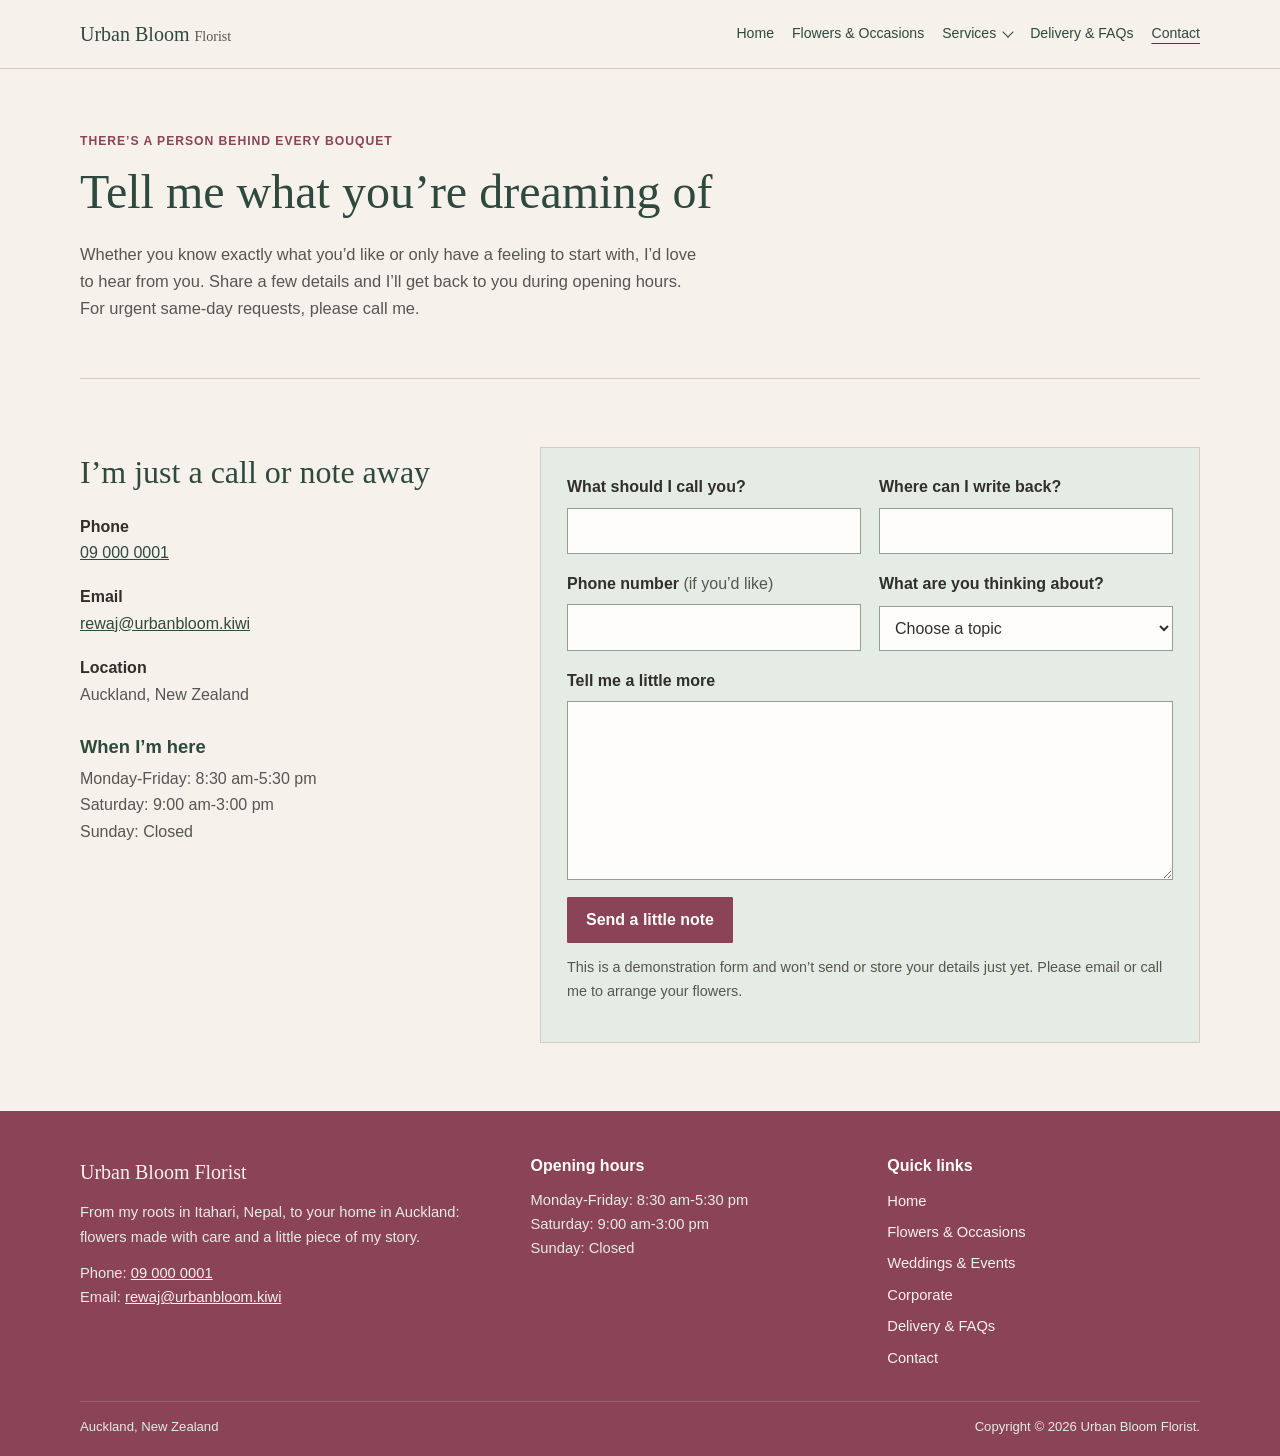
==== commit 94df4539: "final code, finalised webiste making sure everything worked well" ====
--- a/contact.html
+++ b/contact.html
@@ -14,7 +14,7 @@
   <main id="main-content">
     <section class="page-intro"><p class="eyebrow">There’s a person behind every bouquet</p><h1>Tell me what you’re dreaming of</h1><p>Whether you know exactly what you’d like or only have a feeling to start with, I’d love to hear from you. Share a few details and I’ll get back to you during opening hours. For urgent same-day requests, please call me.</p></section>
     <section class="contact-layout content-section">
-      <div class="contact-details"><h2>I’m just a call or note away</h2><p><strong>Phone</strong><br><a href="tel:+6490000001">09 000 0001</a></p><p><strong>Email</strong><br><a href="mailto:hello@urbanbloom.kiwi">hello@urbanbloom.kiwi</a></p><p><strong>Location</strong><br>Auckland, New Zealand</p><h3>When I’m here</h3><p>Monday-Friday: 8:30 am-5:30 pm<br>Saturday: 9:00 am-3:00 pm<br>Sunday: Closed</p></div>
+      <div class="contact-details"><h2>I’m just a call or note away</h2><p><strong>Phone</strong><br><a href="tel:+6490000001">09 000 0001</a></p><p><strong>Email</strong><br><a href="mailto:rewaj@urbanbloom.kiwi">rewaj@urbanbloom.kiwi</a></p><p><strong>Location</strong><br>Auckland, New Zealand</p><h3>When I’m here</h3><p>Monday-Friday: 8:30 am-5:30 pm<br>Saturday: 9:00 am-3:00 pm<br>Sunday: Closed</p></div>
       <form class="enquiry-form" id="enquiry-form">
         <div class="form-row"><div class="form-field"><label for="name">What should I call you?</label><input id="name" name="name" type="text" autocomplete="name" required></div><div class="form-field"><label for="email">Where can I write back?</label><input id="email" name="email" type="email" autocomplete="email" required></div></div>
         <div class="form-row"><div class="form-field"><label for="phone">Phone number <span>(if you’d like)</span></label><input id="phone" name="phone" type="tel" autocomplete="tel"></div><div class="form-field"><label for="enquiry-type">What are you thinking about?</label><select id="enquiry-type" name="enquiry-type" required><option value="">Choose a topic</option><option>Flowers and occasions</option><option>Wedding or event</option><option>Corporate flowers</option><option>Delivery</option><option>Something else</option></select></div></div>
@@ -25,6 +25,6 @@
       </form>
     </section>
   </main>
-  <footer class="site-footer"><div class="footer-main"><div class="footer-about"><a class="footer-logo" href="index.html">Urban Bloom Florist</a><p>From my roots in Itahari, Nepal, to your home in Auckland: flowers made with care and a little piece of my story.</p><p>Phone: <a href="tel:+6490000001">09 000 0001</a><br>Email: <a href="mailto:hello@urbanbloom.kiwi">hello@urbanbloom.kiwi</a></p></div><div><h2>Opening hours</h2><p>Monday-Friday: 8:30 am-5:30 pm<br>Saturday: 9:00 am-3:00 pm<br>Sunday: Closed</p></div><div><h2>Quick links</h2><ul class="footer-links"><li><a href="index.html">Home</a></li><li><a href="flowers.html">Flowers &amp; Occasions</a></li><li><a href="weddings.html">Weddings &amp; Events</a></li><li><a href="corporate.html">Corporate</a></li><li><a href="delivery.html">Delivery &amp; FAQs</a></li><li><a href="contact.html">Contact</a></li></ul></div></div><div class="footer-bottom"><p>Auckland, New Zealand</p><p>Copyright &copy; 2026 Urban Bloom Florist.</p></div></footer>
+  <footer class="site-footer"><div class="footer-main"><div class="footer-about"><a class="footer-logo" href="index.html">Urban Bloom Florist</a><p>From my roots in Itahari, Nepal, to your home in Auckland: flowers made with care and a little piece of my story.</p><p>Phone: <a href="tel:+6490000001">09 000 0001</a><br>Email: <a href="mailto:rewaj@urbanbloom.kiwi">rewaj@urbanbloom.kiwi</a></p></div><div><h2>Opening hours</h2><p>Monday-Friday: 8:30 am-5:30 pm<br>Saturday: 9:00 am-3:00 pm<br>Sunday: Closed</p></div><div><h2>Quick links</h2><ul class="footer-links"><li><a href="index.html">Home</a></li><li><a href="flowers.html">Flowers &amp; Occasions</a></li><li><a href="weddings.html">Weddings &amp; Events</a></li><li><a href="corporate.html">Corporate</a></li><li><a href="delivery.html">Delivery &amp; FAQs</a></li><li><a href="contact.html">Contact</a></li></ul></div></div><div class="footer-bottom"><p>Auckland, New Zealand</p><p>Copyright &copy; 2026 Urban Bloom Florist.</p></div></footer>
 </body>
 </html>
--- a/css/style.css
+++ b/css/style.css
@@ -37,7 +37,7 @@
 .site-logo span { color: var(--muted); font-size: .88rem; }
 .site-nav { display: flex; align-items: center; gap: 18px; }
 .site-nav > a, .nav-dropdown-toggle { color: var(--forest); font: inherit; font-size: .88rem; text-decoration: none; }
-.site-nav > a:hover, .site-nav > a[aria-current="page"], .nav-dropdown-toggle:hover, .nav-dropdown-menu a:hover, .nav-dropdown-menu a[aria-current="page"] { color: var(--clay); }
+.site-nav > a:hover, .site-nav > a[aria-current="page"], .nav-dropdown-toggle:hover, .nav-dropdown-menu a:hover, .nav-dropdown-menu a[aria-current="page"] { color: var(--forest); }
 .site-nav > a[aria-current="page"], .nav-dropdown-menu a[aria-current="page"] { text-decoration: underline; text-decoration-thickness: 1px; text-underline-offset: 5px; }
 .nav-dropdown { position: relative; }
 .nav-dropdown-toggle { display: inline-flex; align-items: center; gap: 8px; padding: 8px 0; border: 0; background: transparent; cursor: pointer; }
@@ -146,7 +146,7 @@
 .form-note, .form-status { margin: 13px 0 0; color: var(--muted); font-size: .9rem; }
 .form-status { color: var(--forest); font-weight: 700; }
 
-.site-footer { padding: 45px max(24px, calc((100vw - var(--content-width)) / 2)) 18px; color: var(--paper); background: var(--forest); }
+.site-footer { padding: 45px max(24px, calc((100vw - var(--content-width)) / 2)) 18px; color: var(--paper); background: var(--clay); }
 .footer-main { display: grid; grid-template-columns: 1.3fr 1fr 1fr; gap: 44px; padding-bottom: 30px; }
 .site-footer h2 { margin-bottom: 12px; color: var(--white); font-family: Arial, Helvetica, sans-serif; font-size: 1rem; font-weight: 700; }
 .site-footer p { margin-bottom: 12px; color: var(--footer-text); font-size: .92rem; }
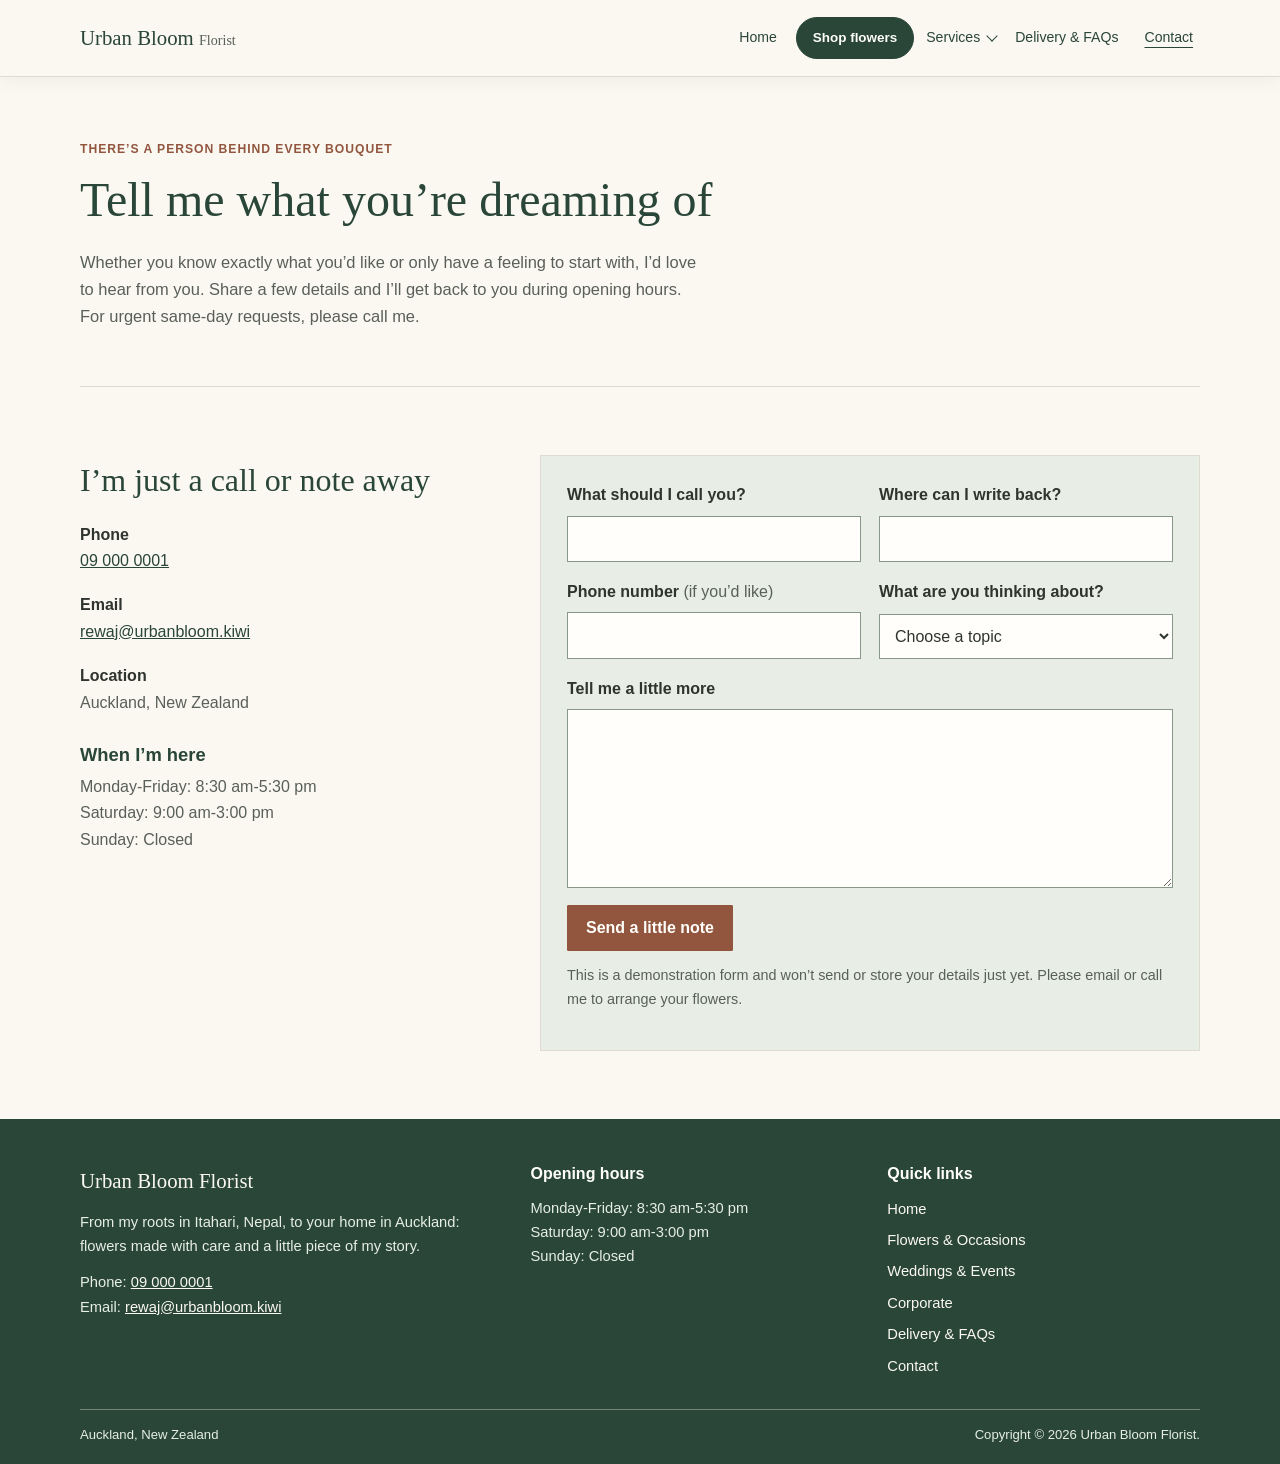
==== commit ee83b29a: "theme and navigation update Co-authored-by: Copilot <223556219+Copilot@users.noreply.github.com>" ====
--- a/contact.html
+++ b/contact.html
@@ -10,7 +10,7 @@
 </head>
 <body>
   <a class="skip-link" href="#main-content">Skip to content</a>
-  <header class="site-header"><div class="header-inner"><a class="site-logo" href="index.html">Urban Bloom <span>Florist</span></a><button class="menu-toggle" type="button" aria-label="Open navigation menu" aria-expanded="false" aria-controls="site-navigation"><span></span><span></span><span></span></button><nav class="site-nav" id="site-navigation" aria-label="Main navigation"><a href="index.html">Home</a><a href="flowers.html">Flowers &amp; Occasions</a><div class="nav-dropdown"><button class="nav-dropdown-toggle" type="button" aria-expanded="false" aria-controls="services-menu">Services</button><div class="nav-dropdown-menu" id="services-menu"><a href="weddings.html">Weddings &amp; Events</a><a href="corporate.html">Corporate</a></div></div><a href="delivery.html">Delivery &amp; FAQs</a><a href="contact.html" aria-current="page">Contact</a></nav></div></header>
+  <header class="site-header"><div class="header-inner"><a class="site-logo" href="index.html">Urban Bloom <span>Florist</span></a><button class="menu-toggle" type="button" aria-label="Open navigation menu" aria-expanded="false" aria-controls="site-navigation"><span></span><span></span><span></span></button><nav class="site-nav" id="site-navigation" aria-label="Main navigation"><a href="index.html">Home</a><a href="flowers.html" class="nav-shop-link">Shop flowers</a><div class="nav-dropdown"><button class="nav-dropdown-toggle" type="button" aria-expanded="false" aria-controls="services-menu">Services</button><div class="nav-dropdown-menu" id="services-menu"><a href="weddings.html">Weddings &amp; Events</a><a href="corporate.html">Corporate</a></div></div><a href="delivery.html">Delivery &amp; FAQs</a><a href="contact.html" aria-current="page">Contact</a></nav></div></header>
   <main id="main-content">
     <section class="page-intro"><p class="eyebrow">There’s a person behind every bouquet</p><h1>Tell me what you’re dreaming of</h1><p>Whether you know exactly what you’d like or only have a feeling to start with, I’d love to hear from you. Share a few details and I’ll get back to you during opening hours. For urgent same-day requests, please call me.</p></section>
     <section class="contact-layout content-section">
--- a/css/style.css
+++ b/css/style.css
@@ -1,44 +1,48 @@
 :root {
-  --paper: #f7f1eb;
-  --white: #fffdfb;
-  --forest: #2e493e;
-  --sage: #e5ece5;
-  --clay: #8b4358;
-  --charcoal: #302f2b;
-  --muted: #555650;
-  --line: #d5cbc4;
-  --accent-hover: #703448;
-  --sage-line: #c5d1c6;
-  --accent-soft: #e8c9d0;
-  --input-border: #929f94;
-  --footer-text: #e5ebe4;
-  --footer-line: #64776b;
+  --paper: #fbf8f1;
+  --white: #fffefa;
+  --forest: #294638;
+  --sage: #e8eee6;
+  --clay: #92563f;
+  --charcoal: #2f342e;
+  --muted: #596057;
+  --line: #dedbd0;
+  --accent-hover: #754331;
+  --sage-line: #cbd6c9;
+  --accent-soft: #e8cfc0;
+  --input-border: #879889;
+  --footer-text: #e7eee6;
+  --footer-line: #718577;
   --content-width: 1120px;
 }
 
 * { box-sizing: border-box; }
 html { scroll-behavior: smooth; }
-body { margin: 0; color: var(--charcoal); background: var(--paper); font-family: Arial, Helvetica, sans-serif; font-size: 16px; line-height: 1.65; }
+body { margin: 0; color: var(--charcoal); background: var(--paper); font-family: "Avenir Next", Avenir, Arial, sans-serif; font-size: 16px; line-height: 1.65; }
 a { color: var(--forest); }
 a:hover { color: var(--clay); }
 img { display: block; width: 100%; height: 100%; object-fit: cover; }
 h1, h2, h3, p { margin-top: 0; }
 h1, h2, h3 { color: var(--forest); line-height: 1.2; }
-h1, h2 { font-family: Georgia, "Times New Roman", serif; font-weight: 400; }
+h1, h2 { font-family: "Palatino Linotype", "Book Antiqua", Georgia, serif; font-weight: 400; }
 h1 { margin-bottom: 20px; font-size: 3.5rem; }
 h2 { margin-bottom: 16px; font-size: 2rem; }
 h3 { margin-bottom: 8px; font-size: 1.15rem; }
 .skip-link { position: absolute; z-index: 10; top: -60px; left: 16px; padding: 10px 14px; color: var(--white); background: var(--forest); }
 .skip-link:focus { top: 12px; }
 
-.site-header { position: sticky; z-index: 20; top: 0; border-bottom: 1px solid var(--line); background: var(--paper); }
-.header-inner { display: flex; width: min(100% - 48px, var(--content-width)); min-height: 68px; align-items: center; justify-content: space-between; gap: 26px; margin: 0 auto; }
-.site-logo, .footer-logo { color: var(--forest); font-family: Georgia, "Times New Roman", serif; font-size: 1.25rem; text-decoration: none; white-space: nowrap; }
+.site-header { position: sticky; z-index: 20; top: 0; border-bottom: 1px solid var(--line); background: rgb(251 248 241 / 96%); box-shadow: 0 4px 18px rgb(41 70 56 / 6%); }
+.header-inner { display: flex; width: min(100% - 48px, var(--content-width)); min-height: 76px; align-items: center; justify-content: space-between; gap: 26px; margin: 0 auto; }
+.site-logo, .footer-logo { color: var(--forest); font-family: "Palatino Linotype", "Book Antiqua", Georgia, serif; font-size: 1.3rem; text-decoration: none; white-space: nowrap; }
 .site-logo span { color: var(--muted); font-size: .88rem; }
-.site-nav { display: flex; align-items: center; gap: 18px; }
+.site-nav { display: flex; align-items: center; gap: 12px; }
 .site-nav > a, .nav-dropdown-toggle { color: var(--forest); font: inherit; font-size: .88rem; text-decoration: none; }
+.site-nav > a:not(.nav-shop-link), .nav-dropdown-toggle { padding: 8px 7px; }
 .site-nav > a:hover, .site-nav > a[aria-current="page"], .nav-dropdown-toggle:hover, .nav-dropdown-menu a:hover, .nav-dropdown-menu a[aria-current="page"] { color: var(--forest); }
-.site-nav > a[aria-current="page"], .nav-dropdown-menu a[aria-current="page"] { text-decoration: underline; text-decoration-thickness: 1px; text-underline-offset: 5px; }
+.site-nav > a:not(.nav-shop-link)[aria-current="page"], .nav-dropdown-menu a[aria-current="page"] { text-decoration: underline; text-decoration-thickness: 1px; text-underline-offset: 5px; }
+.site-nav > .nav-shop-link { padding: 9px 16px; border: 1px solid var(--forest); border-radius: 999px; color: var(--white); background: var(--forest); font-size: .84rem; font-weight: 700; transition: background-color .15s ease, transform .15s ease; }
+.site-nav > .nav-shop-link:hover { color: var(--white); background: #20392d; transform: translateY(-1px); }
+.site-nav > .nav-shop-link[aria-current="page"] { box-shadow: inset 0 0 0 2px var(--paper); }
 .nav-dropdown { position: relative; }
 .nav-dropdown-toggle { display: inline-flex; align-items: center; gap: 8px; padding: 8px 0; border: 0; background: transparent; cursor: pointer; }
 .nav-dropdown-toggle::after { width: 7px; height: 7px; border-right: 1.5px solid currentColor; border-bottom: 1.5px solid currentColor; content: ""; transform: translateY(-2px) rotate(45deg); transition: transform .15s ease; }
@@ -47,7 +51,7 @@
 .nav-dropdown.is-open .nav-dropdown-menu, .nav-dropdown:focus-within .nav-dropdown-menu, .nav-dropdown:hover .nav-dropdown-menu { display: grid; }
 .nav-dropdown-menu a { padding: 9px 10px; color: var(--forest); font-size: .88rem; text-decoration: none; }
 .nav-dropdown-menu a:hover, .nav-dropdown-menu a:focus-visible { background: var(--sage); }
-.menu-toggle { display: none; width: 44px; height: 44px; padding: 10px; border: 1px solid var(--line); border-radius: 0; background: transparent; cursor: pointer; }
+.menu-toggle { display: none; width: 44px; height: 44px; padding: 10px; border: 1px solid var(--line); border-radius: 50%; background: transparent; cursor: pointer; }
 .menu-toggle span { display: block; height: 2px; margin: 5px 0; background: var(--forest); }
 
 .home-hero { display: grid; width: min(100% - 48px, var(--content-width)); min-height: 500px; grid-template-columns: 1fr 1fr; align-items: center; gap: 56px; margin: 0 auto; padding: 58px 0 68px; border-bottom: 1px solid var(--line); }
@@ -146,7 +150,7 @@
 .form-note, .form-status { margin: 13px 0 0; color: var(--muted); font-size: .9rem; }
 .form-status { color: var(--forest); font-weight: 700; }
 
-.site-footer { padding: 45px max(24px, calc((100vw - var(--content-width)) / 2)) 18px; color: var(--paper); background: var(--clay); }
+.site-footer { padding: 45px max(24px, calc((100vw - var(--content-width)) / 2)) 18px; color: var(--paper); background: var(--forest); }
 .footer-main { display: grid; grid-template-columns: 1.3fr 1fr 1fr; gap: 44px; padding-bottom: 30px; }
 .site-footer h2 { margin-bottom: 12px; color: var(--white); font-family: Arial, Helvetica, sans-serif; font-size: 1rem; font-weight: 700; }
 .site-footer p { margin-bottom: 12px; color: var(--footer-text); font-size: .92rem; }
@@ -161,9 +165,10 @@
 @media (max-width: 900px) {
   .header-inner { width: min(100% - 36px, var(--content-width)); }
   .menu-toggle { display: block; flex: 0 0 44px; }
-  .site-nav { position: absolute; top: 100%; right: 0; left: 0; display: none; align-items: stretch; gap: 0; padding: 8px 18px 15px; border-bottom: 1px solid var(--line); background: var(--paper); }
+  .site-nav { position: absolute; top: 100%; right: 0; left: 0; display: none; align-items: stretch; gap: 0; padding: 8px 18px 15px; border-bottom: 1px solid var(--line); background: var(--paper); box-shadow: 0 10px 18px rgb(41 70 56 / 8%); }
   .site-nav.is-open { display: flex; flex-direction: column; }
-  .site-nav > a, .nav-dropdown-toggle { width: 100%; padding: 10px 8px; border-top: 1px solid var(--line); text-align: left; }
+  .site-nav > a:not(.nav-shop-link), .nav-dropdown-toggle { width: 100%; padding: 10px 8px; border-top: 1px solid var(--line); text-align: left; }
+  .site-nav > .nav-shop-link { align-self: flex-start; margin: 10px 0 2px; padding: 9px 16px; }
   .nav-dropdown-toggle { justify-content: space-between; }
   .nav-dropdown-menu { position: static; min-width: 0; margin: 0 0 5px 8px; padding: 2px 8px 5px; border: 0; border-left: 2px solid var(--sage-line); background: transparent; box-shadow: none; }
   .nav-dropdown-menu a { padding: 8px 10px; }
